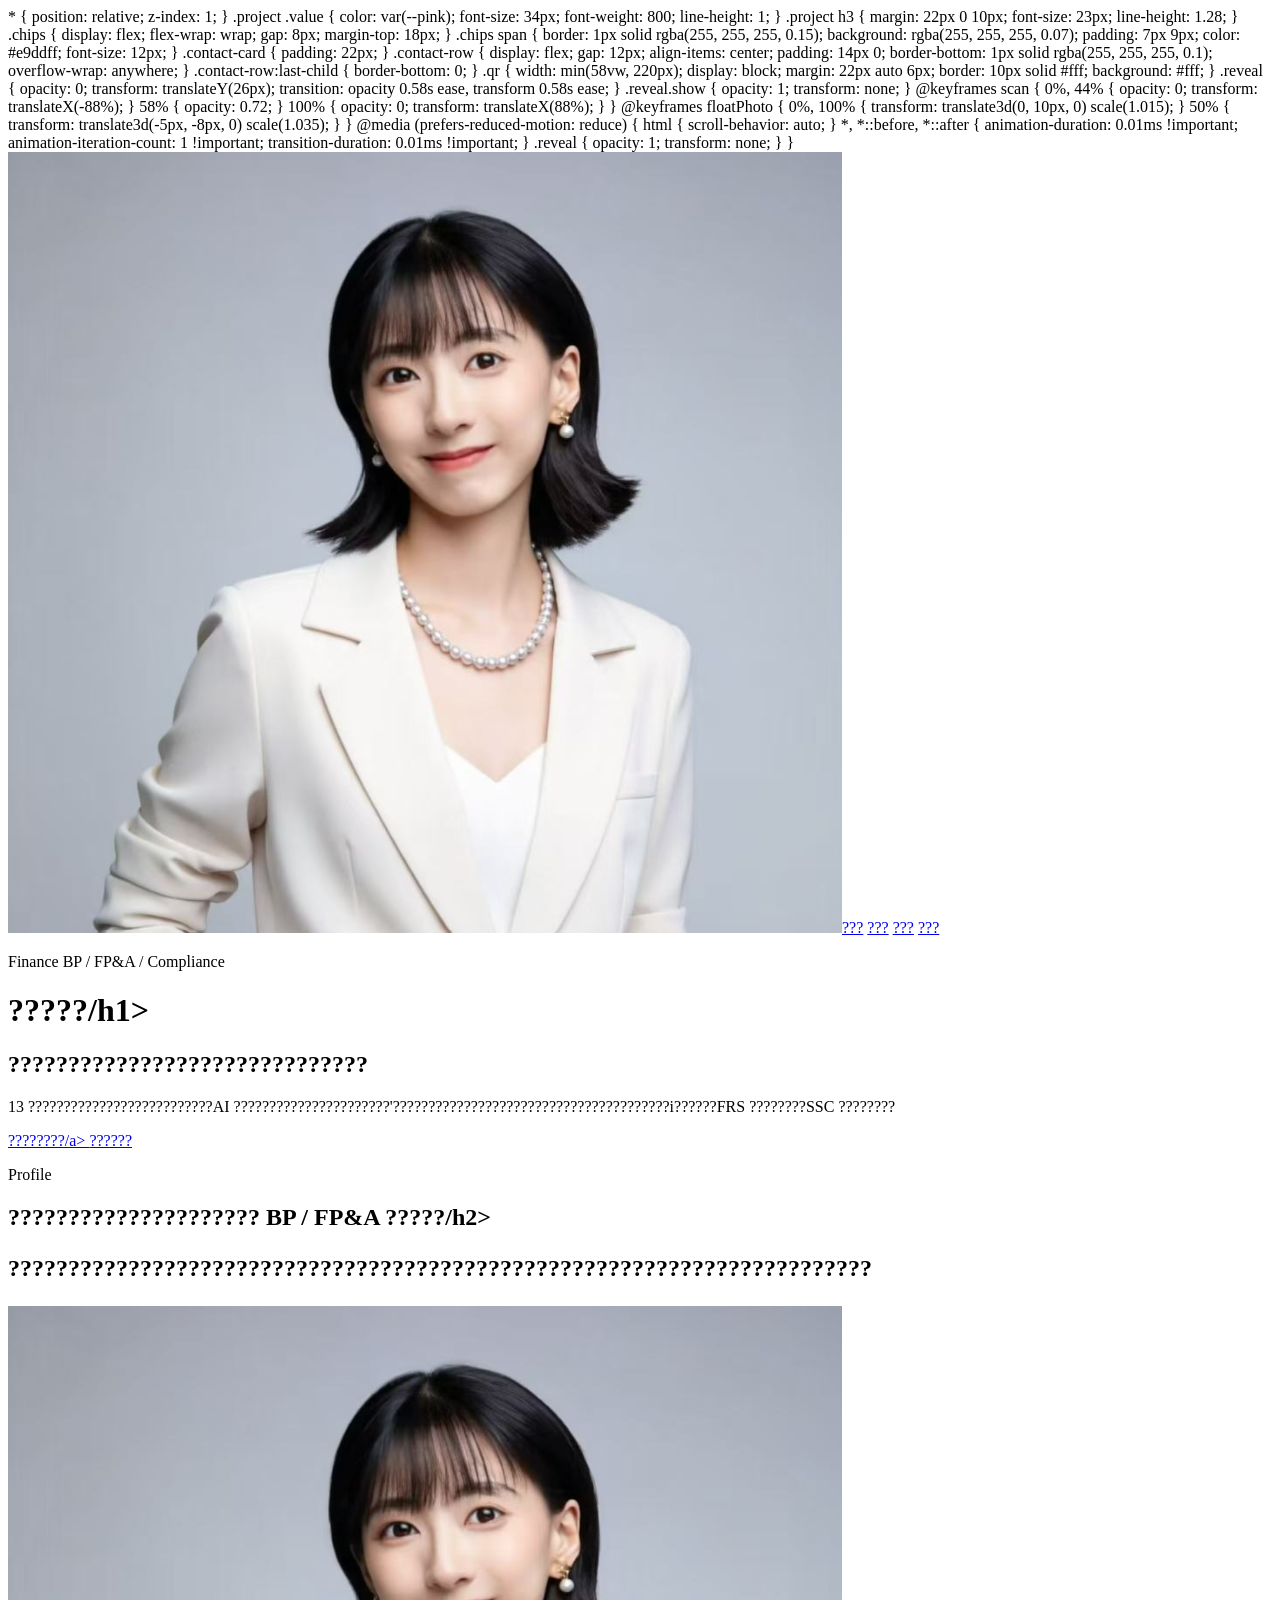
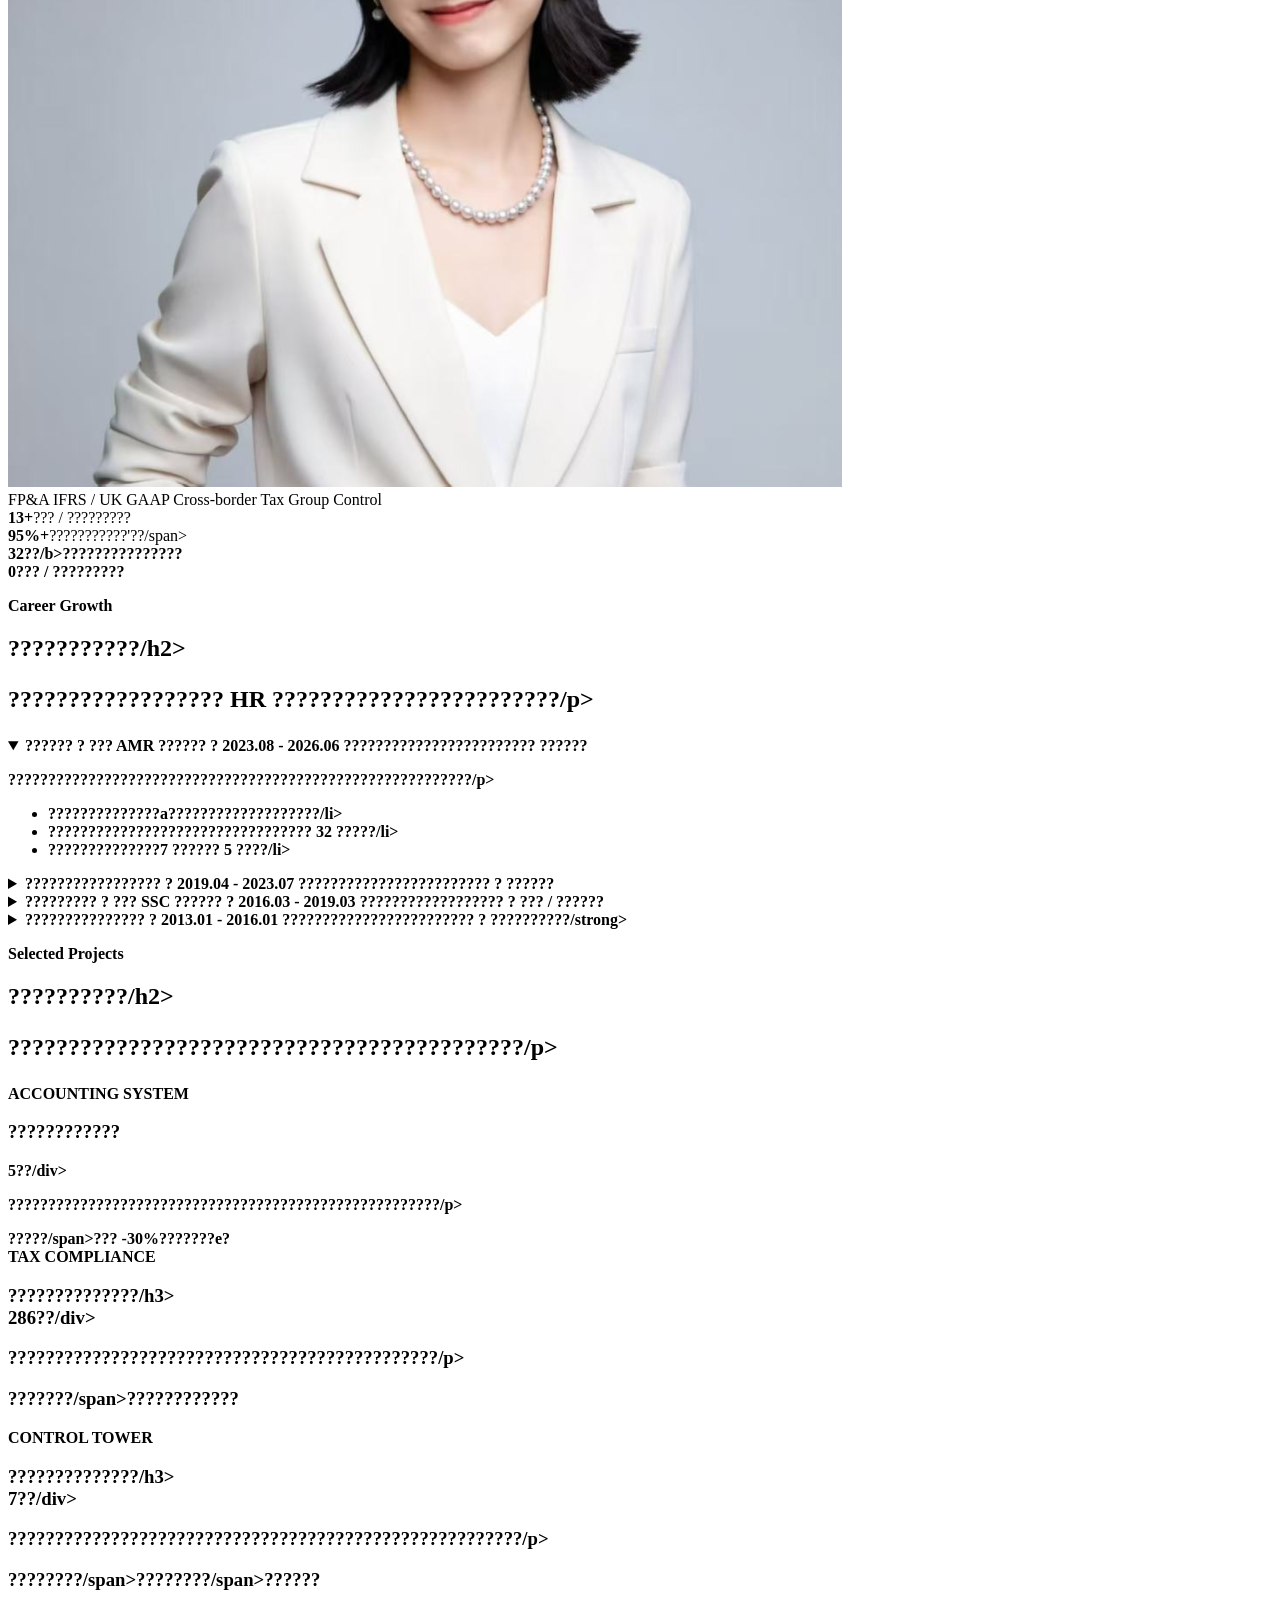
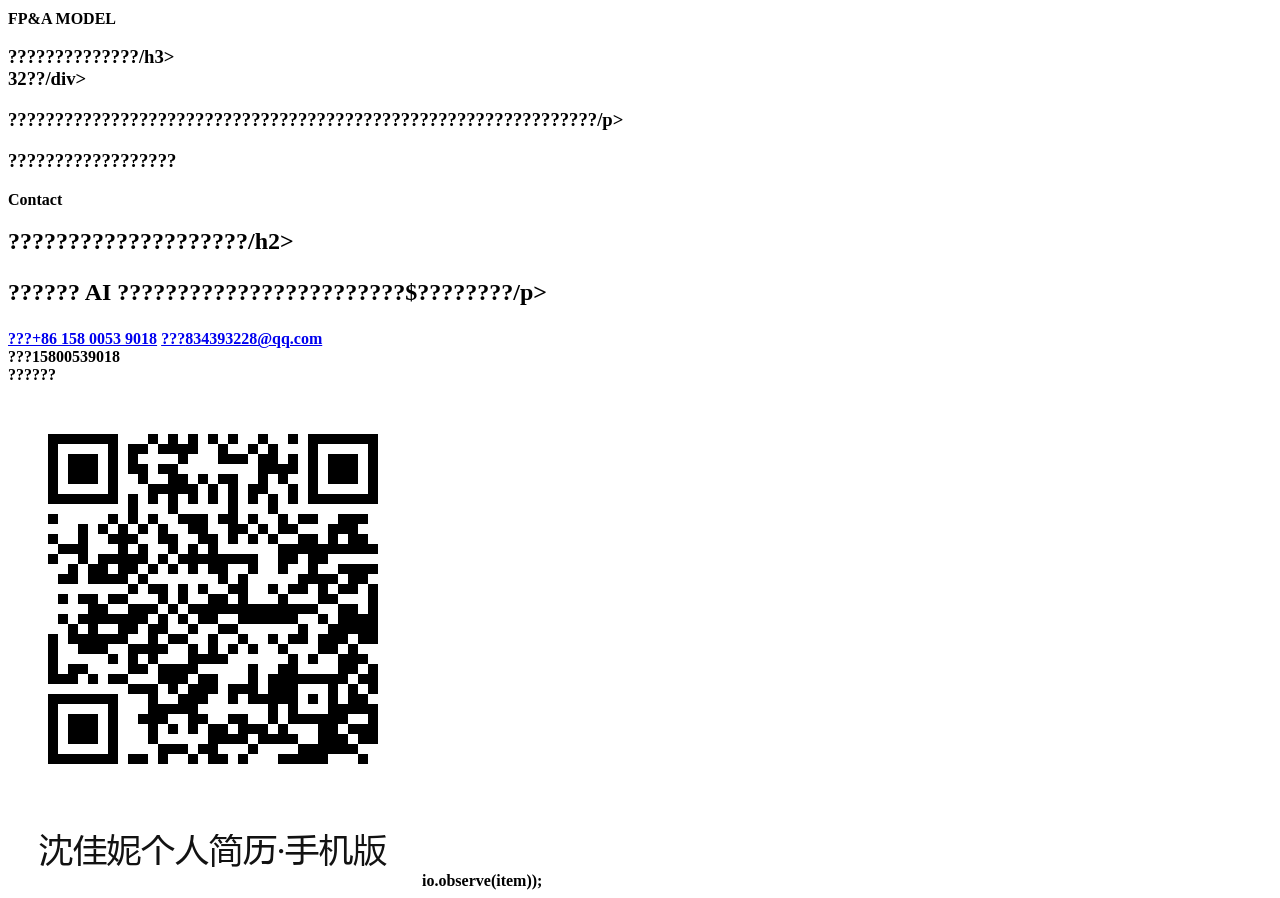
==== mobile.html @ 8e0a285a "Deploy mobile resume page" ====
<!doctype html>
<html lang="zh-CN">
  <head>
    <meta charset="UTF-8" />
    <meta name="viewport" content="width=device-width, initial-scale=1, viewport-fit=cover" />
    <meta
      name="description"
      content="????????????????- ???BP / FP&A / ????$? / ????????????????
    />
    <title>????????????????/title>
    <style>
      :root {
        color-scheme: dark;
        --bg: #070912;
        --ink: #f8f4ff;
        --muted: #bdb4cc;
        --line: rgba(255, 255, 255, 0.16);
        --violet: #c4b5fd;
        --pink: #f4b8ff;
        --blue: #9db5ff;
        --glass: rgba(16, 12, 28, 0.72);
        --safe-top: env(safe-area-inset-top, 0px);
        font-family:
          "Aptos", "Segoe UI", "PingFang SC", "Hiragino Sans GB", "Microsoft YaHei UI",
          sans-serif;
        background: var(--bg);
      }

      * {
        box-sizing: border-box;
      }

      html {
        scroll-behavior: smooth;
      }

      body {
        min-width: 320px;
        margin: 0;
        color: var(--ink);
        background:
          linear-gradient(180deg, rgba(7, 9, 18, 0.28), #070912 76vh),
          url("./hero-finance-poster.jpg") center top / auto 92vh no-repeat,
          #070912;
        font-size: 16px;
        line-height: 1.72;
        -webkit-font-smoothing: antialiased;
        overflow-x: hidden;
      }

      a {
        color: inherit;
        text-decoration: none;
      }

      .shell {
        width: min(100% - 32px, 520px);
        margin: 0 auto;
      }

      .topbar {
        position: sticky;
        top: 0;
        z-index: 10;
        padding: calc(10px + var(--safe-top)) 0 10px;
        background: linear-gradient(180deg, rgba(7, 9, 18, 0.95), rgba(7, 9, 18, 0.74));
        backdrop-filter: blur(18px);
        border-bottom: 1px solid rgba(255, 255, 255, 0.08);
      }

      .topbar .shell {
        display: flex;
        gap: 10px;
        align-items: center;
        overflow-x: auto;
        scrollbar-width: none;
      }

      .topbar .shell::-webkit-scrollbar {
        display: none;
      }

      .avatar {
        width: 38px;
        height: 38px;
        flex: 0 0 38px;
        border-radius: 50%;
        padding: 2px;
        border: 1px solid rgba(244, 184, 255, 0.58);
        background: linear-gradient(135deg, rgba(244, 184, 255, 0.34), rgba(157, 181, 255, 0.2));
        box-shadow: 0 0 24px rgba(244, 184, 255, 0.24);
      }

      .avatar img {
        display: block;
        width: 100%;
        height: 100%;
        object-fit: cover;
        border-radius: 50%;
      }

      .nav-pill {
        flex: 0 0 auto;
        padding: 8px 12px;
        color: #e9ddff;
        border: 1px solid rgba(255, 255, 255, 0.14);
        background: rgba(255, 255, 255, 0.07);
        font-size: 13px;
      }

      .hero {
        position: relative;
        min-height: calc(100svh - 54px);
        display: grid;
        align-content: end;
        padding: 20vh 0 34px;
      }

      .hero::before {
        content: "";
        position: absolute;
        inset: 10vh -18px auto auto;
        width: 62vw;
        height: 62vw;
        max-width: 360px;
        max-height: 360px;
        border: 1px solid rgba(244, 184, 255, 0.2);
        transform: rotate(16deg);
        background:
          repeating-linear-gradient(90deg, rgba(255, 255, 255, 0.09) 0 1px, transparent 1px 22px),
          linear-gradient(135deg, rgba(244, 184, 255, 0.12), rgba(157, 181, 255, 0.04));
        pointer-events: none;
        z-index: 0;
      }

      .hero::after {
        content: "";
        position: absolute;
        inset: 34vh 0 0;
        z-index: 0;
        background: linear-gradient(180deg, transparent, rgba(7, 9, 18, 0.78) 34%, #070912 100%);
        pointer-events: none;
      }

      .hero .shell {
        position: relative;
        z-index: 1;
      }

      .hero .reveal {
        opacity: 1;
        transform: none;
      }

      .eyebrow {
        margin: 0 0 12px;
        color: var(--violet);
        font-size: 12px;
        font-weight: 700;
        text-transform: uppercase;
      }

      h1,
      h2,
      h3,
      p {
        margin-top: 0;
      }

      h1 {
        width: fit-content;
        margin-bottom: 12px;
        color: transparent;
        background: linear-gradient(92deg, #fff, #e8d7ff 36%, #9db5ff 72%, #f4b8ff);
        -webkit-background-clip: text;
        background-clip: text;
        text-shadow: 0 0 36px rgba(244, 184, 255, 0.34);
        font-size: clamp(56px, 18vw, 86px);
        line-height: 0.96;
        font-weight: 780;
      }

      .hero h2 {
        max-width: 10em;
        margin-bottom: 16px;
        font-size: clamp(24px, 7vw, 36px);
        line-height: 1.18;
        font-weight: 650;
      }

      .lead {
        max-width: 36em;
        margin-bottom: 24px;
        color: #ded6ee;
        font-size: 15px;
      }

      .actions {
        display: grid;
        grid-template-columns: 1fr 1fr;
        gap: 10px;
      }

      .btn {
        display: inline-flex;
        min-height: 46px;
        align-items: center;
        justify-content: center;
        border: 1px solid rgba(255, 255, 255, 0.18);
        background: rgba(255, 255, 255, 0.08);
        color: #f8f4ff;
        font-size: 14px;
        font-weight: 700;
      }

      .btn.primary {
        color: #100719;
        border-color: rgba(196, 181, 253, 0.7);
        background: linear-gradient(135deg, #d8b4fe, #9db5ff);
      }

      section {
        padding: 58px 0;
        border-top: 1px solid rgba(255, 255, 255, 0.09);
      }

      .section-title {
        margin-bottom: 22px;
      }

      .section-title h2 {
        margin-bottom: 10px;
        font-size: clamp(28px, 8vw, 40px);
        line-height: 1.12;
      }

      .section-title p,
      .summary {
        color: var(--muted);
      }

      .portrait {
        position: relative;
        min-height: 480px;
        overflow: hidden;
        border: 1px solid rgba(244, 184, 255, 0.22);
        background:
          linear-gradient(90deg, rgba(5, 8, 18, 0.78), rgba(5, 8, 18, 0.16) 58%),
          repeating-linear-gradient(90deg, rgba(255, 255, 255, 0.08) 0 1px, transparent 1px 44px),
          rgba(255, 255, 255, 0.06);
      }

      .portrait::after {
        content: "";
        position: absolute;
        inset: 0;
        background: linear-gradient(115deg, transparent 30%, rgba(244, 184, 255, 0.2) 48%, transparent 64%);
        animation: scan 4.8s ease-in-out infinite;
        pointer-events: none;
      }

      .portrait img {
        position: absolute;
        inset: auto 0 0 auto;
        width: 100%;
        height: 100%;
        object-fit: cover;
        object-position: center 18%;
        opacity: 0.96;
        animation: floatPhoto 7s ease-in-out infinite;
      }

      .portrait-tags {
        position: absolute;
        left: 18px;
        bottom: 18px;
        display: grid;
        gap: 8px;
        z-index: 1;
      }

      .portrait-tags span,
      .tag {
        width: fit-content;
        border: 1px solid rgba(244, 184, 255, 0.34);
        background: rgba(9, 8, 20, 0.72);
        backdrop-filter: blur(10px);
        color: #f5efff;
        padding: 7px 10px;
        font-size: 12px;
        font-weight: 700;
      }

      .metrics {
        display: grid;
        grid-template-columns: repeat(2, minmax(0, 1fr));
        gap: 10px;
        margin-top: 16px;
      }

      .metric,
      .project,
      details,
      .contact-card {
        border: 1px solid rgba(244, 184, 255, 0.2);
        background: var(--glass);
        box-shadow: inset 0 1px rgba(255, 255, 255, 0.07), 0 18px 58px rgba(0, 0, 0, 0.22);
      }

      .metric {
        min-height: 118px;
        padding: 18px;
        display: grid;
        align-content: end;
      }

      .metric b {
        color: var(--pink);
        font-size: 34px;
        line-height: 1;
      }

      .metric span {
        margin-top: 10px;
        color: #d8d0e5;
        font-size: 13px;
        line-height: 1.45;
      }

      details {
        margin-bottom: 12px;
        padding: 0 18px;
      }

      summary {
        min-height: 78px;
        display: grid;
        align-content: center;
        cursor: pointer;
        list-style: none;
      }

      summary::-webkit-details-marker {
        display: none;
      }

      summary span {
        color: var(--violet);
        font-size: 12px;
      }

      summary strong {
        display: block;
        margin-top: 4px;
        font-size: 18px;
      }

      details p {
        color: var(--muted);
      }

      ul {
        margin: 0;
        padding: 0 0 18px 18px;
        color: #e6deef;
      }

      li {
        margin: 8px 0;
      }

      .project {
        position: relative;
        min-height: 250px;
        margin-bottom: 14px;
        padding: 22px;
        overflow: hidden;
      }

      .project::before {
        content: "";
        position: absolute;
        inset: 0;
        opacity: 0.28;
        background: var(--project-image) center / cover no-repeat;
        transform: scale(1.04);
      }

      .project > * {
        position: relative;
        z-index: 1;
      }

      .project .value {
        color: var(--pink);
        font-size: 34px;
        font-weight: 800;
        line-height: 1;
      }

      .project h3 {
        margin: 22px 0 10px;
        font-size: 23px;
        line-height: 1.28;
      }

      .chips {
        display: flex;
        flex-wrap: wrap;
        gap: 8px;
        margin-top: 18px;
      }

      .chips span {
        border: 1px solid rgba(255, 255, 255, 0.15);
        background: rgba(255, 255, 255, 0.07);
        padding: 7px 9px;
        color: #e9ddff;
        font-size: 12px;
      }

      .contact-card {
        padding: 22px;
      }

      .contact-row {
        display: flex;
        gap: 12px;
        align-items: center;
        padding: 14px 0;
        border-bottom: 1px solid rgba(255, 255, 255, 0.1);
        overflow-wrap: anywhere;
      }

      .contact-row:last-child {
        border-bottom: 0;
      }

      .qr {
        width: min(58vw, 220px);
        display: block;
        margin: 22px auto 6px;
        border: 10px solid #fff;
        background: #fff;
      }

      .reveal {
        opacity: 0;
        transform: translateY(26px);
        transition: opacity 0.58s ease, transform 0.58s ease;
      }

      .reveal.show {
        opacity: 1;
        transform: none;
      }

      @keyframes scan {
        0%,
        44% {
          opacity: 0;
          transform: translateX(-88%);
        }
        58% {
          opacity: 0.72;
        }
        100% {
          opacity: 0;
          transform: translateX(88%);
        }
      }

      @keyframes floatPhoto {
        0%,
        100% {
          transform: translate3d(0, 10px, 0) scale(1.015);
        }
        50% {
          transform: translate3d(-5px, -8px, 0) scale(1.035);
        }
      }

      @media (prefers-reduced-motion: reduce) {
        html {
          scroll-behavior: auto;
        }

        *,
        *::before,
        *::after {
          animation-duration: 0.01ms !important;
          animation-iteration-count: 1 !important;
          transition-duration: 0.01ms !important;
        }

        .reveal {
          opacity: 1;
          transform: none;
        }
      }
    </style>
  </head>
  <body>
    <nav class="topbar" aria-label="???????????>
      <div class="shell">
        <a class="avatar" href="#top" aria-label="??????">
          <img src="./avatar-shenjiani.jpg" alt="???????? />
        </a>
        <a class="nav-pill" href="#profile">???</a>
        <a class="nav-pill" href="#career">???</a>
        <a class="nav-pill" href="#projects">???</a>
        <a class="nav-pill" href="#contact">???</a>
      </div>
    </nav>

    <main id="top">
      <header class="hero">
        <div class="shell reveal">
          <p class="eyebrow">Finance BP / FP&A / Compliance</p>
          <h1>?????/h1>
          <h2>??????????????????????????????</h2>
          <p class="lead">
            13 ??????????????????????????AI ??????????????????????'???????????????????????????????????????i??????FRS ????????SSC ????????          </p>
          <div class="actions">
            <a class="btn primary" href="#projects">????????/a>
            <a class="btn" href="tel:+8615800539018">??????</a>
          </div>
        </div>
      </header>

      <section id="profile">
        <div class="shell">
          <div class="section-title reveal">
            <p class="eyebrow">Profile</p>
            <h2>????????????????????? BP / FP&A ?????/h2>
            <p>
              ????????????????????????????????????????????????????????????????????????            </p>
          </div>
          <div class="portrait reveal">
            <img src="./profile-portrait.jpg" alt="??????????$?" />
            <div class="portrait-tags">
              <span>FP&A</span>
              <span>IFRS / UK GAAP</span>
              <span>Cross-border Tax</span>
              <span>Group Control</span>
            </div>
          </div>
          <div class="metrics reveal" aria-label="??????">
            <div class="metric"><b>13+</b><span>??? / ?????????</span></div>
            <div class="metric"><b>95%+</b><span>???????????'??/span></div>
            <div class="metric"><b>32??/b><span>???????????????</span></div>
            <div class="metric"><b>0</b><span>??? / ?????????</span></div>
          </div>
        </div>
      </section>

      <section id="career">
        <div class="shell">
          <div class="section-title reveal">
            <p class="eyebrow">Career Growth</p>
            <h2>???????????/h2>
            <p>?????????????????? HR ????????????????????????/p>
          </div>

          <details class="reveal" open>
            <summary>
              <span>?????? ? ??? AMR ?????? ? 2023.08 - 2026.06</span>
              <strong>???????????????????????? ??????</strong>
            </summary>
            <p>??????????????????????????????????????????????????????????/p>
            <ul>
              <li>??????????????a???????????????????/li>
              <li>????????????????????????????????? 32 ?????/li>
              <li>??????????????7 ?????? 5 ????/li>
            </ul>
          </details>

          <details class="reveal">
            <summary>
              <span>????????????????? ? 2019.04 - 2023.07</span>
              <strong>???????????????????????? ? ??????</strong>
            </summary>
            <p>???????????????????????????????????????????????????????????????/p>
            <ul>
              <li>?????????????????????????????????????????/li>
              <li>?????????????????????????????7%??/li>
              <li>?????????e???????????????/li>
            </ul>
          </details>

          <details class="reveal">
            <summary>
              <span>????????? ? ??? SSC ?????? ? 2016.03 - 2019.03</span>
              <strong>?????????????????? ? ??? / ??????</strong>
            </summary>
            <p>?????? SSC ?????????????????????AP ???????????????????????/p>
            <ul>
              <li>??? SAP ??????????????????????/li>
              <li>??????????????????????/li>
              <li>?????????????????15%??/li>
            </ul>
          </details>

          <details class="reveal">
            <summary>
              <span>??????????????? ? 2013.01 - 2016.01</span>
              <strong>???????????????????????? ? ??????????/strong>
            </summary>
            <p>??????????????????????????????????????????/p>
            <ul>
              <li>?????????????????????????/li>
              <li>??????????? 100%??/li>
              <li>??? 3 ????????????????????/li>
            </ul>
          </details>
        </div>
      </section>

      <section id="projects">
        <div class="shell">
          <div class="section-title reveal">
            <p class="eyebrow">Selected Projects</p>
            <h2>??????????/h2>
            <p>???????????????????????????????????????????/p>
          </div>

          <article class="project reveal" style="--project-image: url('./visuals/project-ledger.webp')">
            <span class="tag">ACCOUNTING SYSTEM</span>
            <h3>????????????</h3>
            <div class="value">5??/div>
            <p class="summary">??????????????????????????????????????????????????????/p>
            <div class="chips"><span>?????/span><span>??? -30%</span><span>???????e?</span></div>
          </article>

          <article class="project reveal" style="--project-image: url('./visuals/project-tax.webp')">
            <span class="tag">TAX COMPLIANCE</span>
            <h3>??????????????/h3>
            <div class="value">286??/div>
            <p class="summary">??????????????????????????????????????????????/p>
            <div class="chips"><span>???????/span><span>??????</span><span>??????</span></div>
          </article>

          <article class="project reveal" style="--project-image: url('./visuals/project-control.webp')">
            <span class="tag">CONTROL TOWER</span>
            <h3>??????????????/h3>
            <div class="value">7??/div>
            <p class="summary">???????????????????????????????????????????????????????/p>
            <div class="chips"><span>????????/span><span>????????/span><span>??????</span></div>
          </article>

          <article class="project reveal" style="--project-image: url('./visuals/project-margin.webp')">
            <span class="tag">FP&A MODEL</span>
            <h3>??????????????/h3>
            <div class="value">32??/div>
            <p class="summary">???????????????????????????????????????????????????????????????/p>
            <div class="chips"><span>??????</span><span>??????</span><span>??????</span></div>
          </article>
        </div>
      </section>

      <section id="contact">
        <div class="shell">
          <div class="section-title reveal">
            <p class="eyebrow">Contact</p>
            <h2>????????????????????/h2>
            <p>?????? AI ????????????????????????$????????/p>
          </div>
          <div class="contact-card reveal">
            <a class="contact-row" href="tel:+8615800539018"><strong>???</strong><span>+86 158 0053 9018</span></a>
            <a class="contact-row" href="mailto:834393228@qq.com"><strong>???</strong><span>834393228@qq.com</span></a>
            <div class="contact-row"><strong>???</strong><span>15800539018</span></div>
            <div class="contact-row"><strong>???</strong><span>???</span></div>
            <img class="qr" src="./shenjiani-resume-mobile-qr.png" alt="???????????????????? />
          </div>
        </div>
      </section>
    </main>

    <script>
      const io = new IntersectionObserver(
        (items) => items.forEach((item) => item.isIntersecting && item.target.classList.add("show")),
        { threshold: 0.12, rootMargin: "0px 0px -8% 0px" },
      );
      document.querySelectorAll(".reveal").forEach((item) => io.observe(item));
    </script>
  </body>
</html>
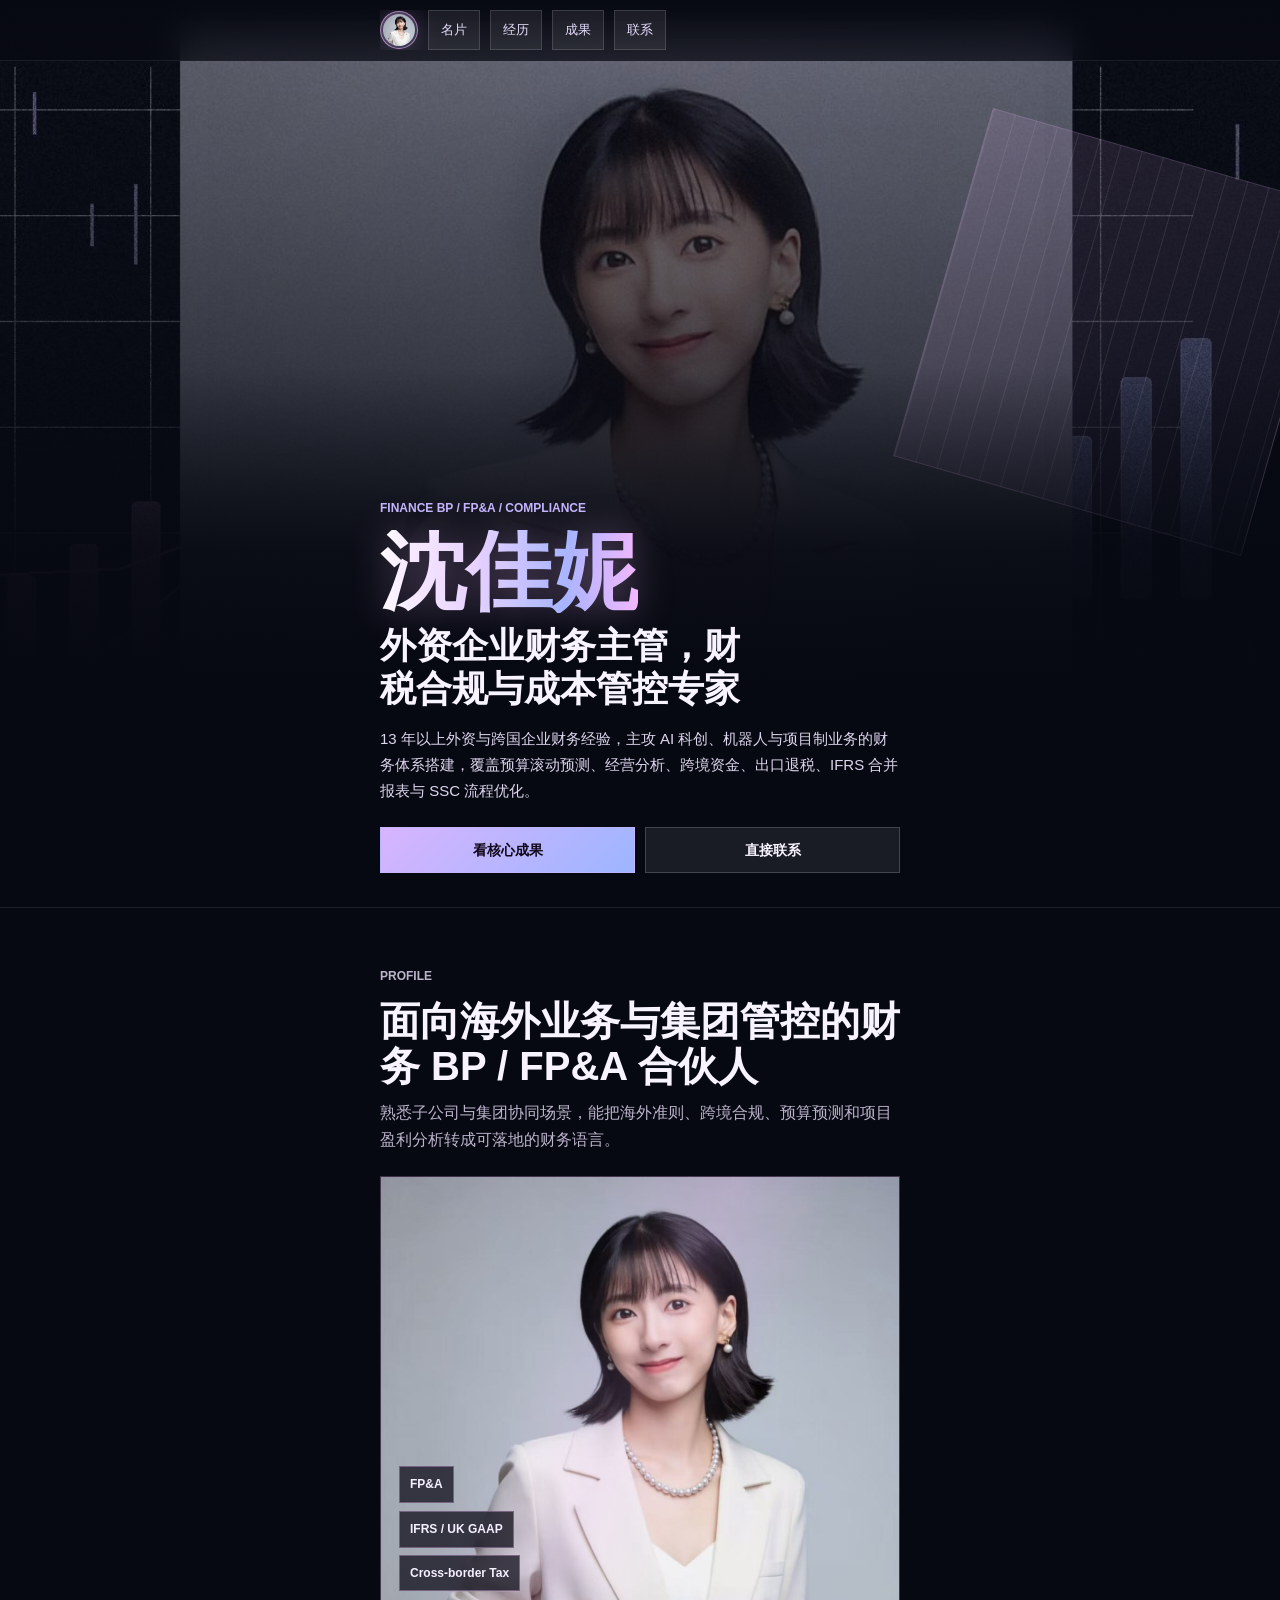
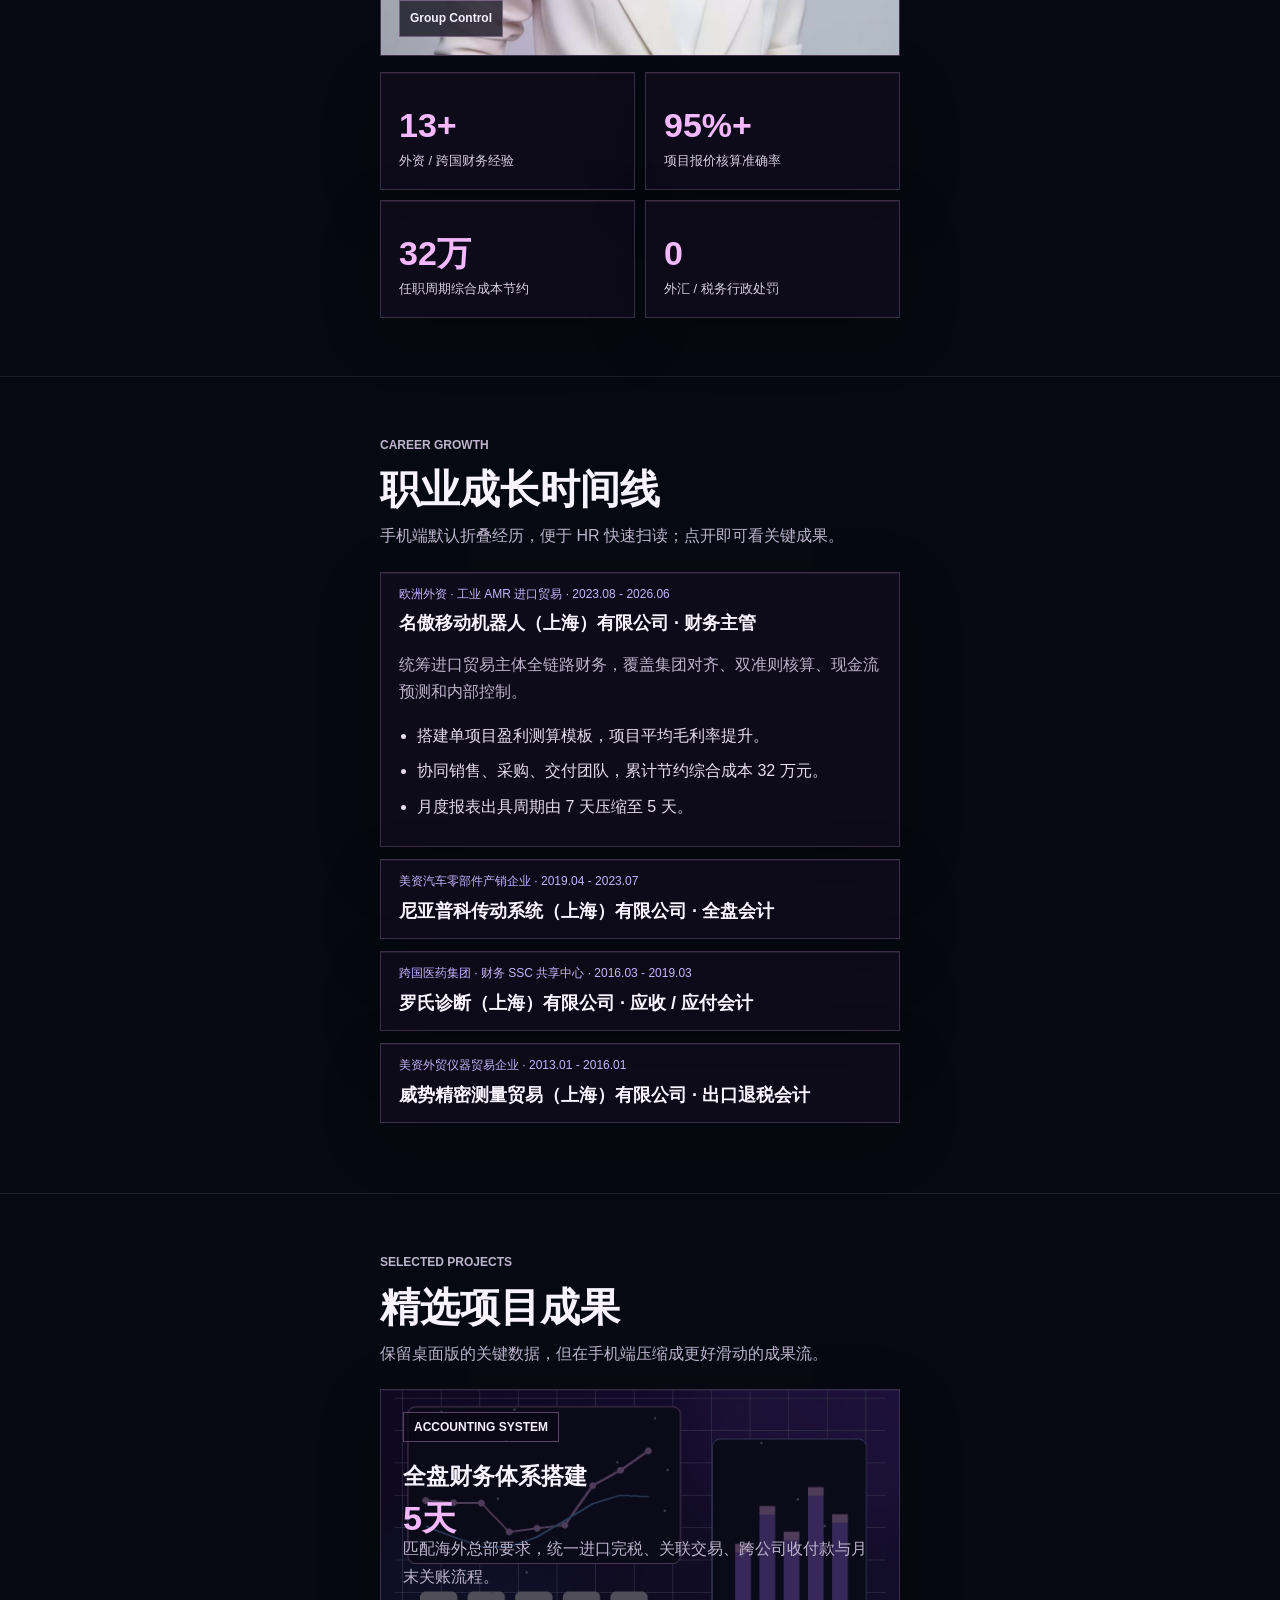
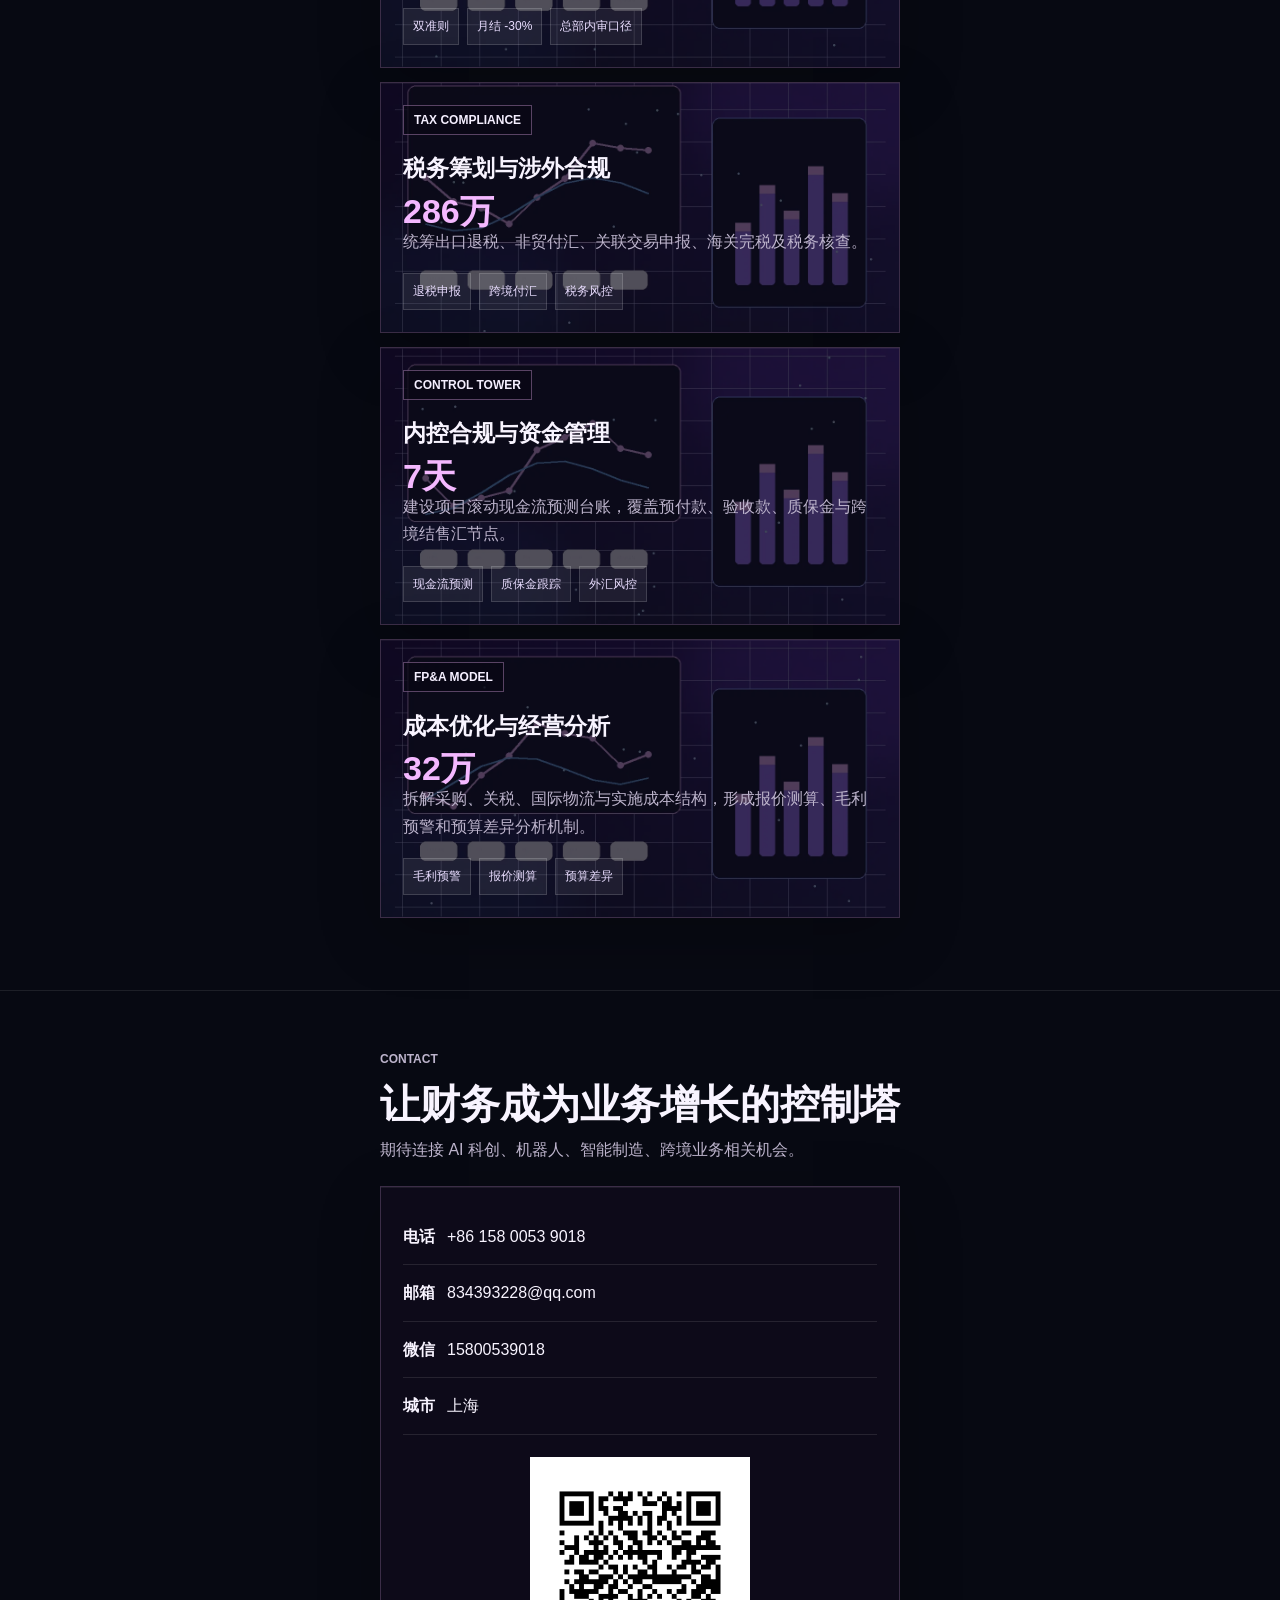
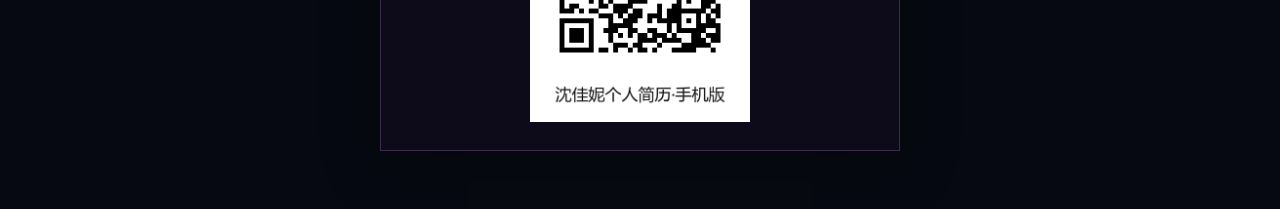
==== commit af8b72af: "Deploy mobile resume page" ====
--- a/mobile.html
+++ b/mobile.html
@@ -5,9 +5,9 @@
     <meta name="viewport" content="width=device-width, initial-scale=1, viewport-fit=cover" />
     <meta
       name="description"
-      content="????????????????- ???BP / FP&A / ????$? / ????????????????
+      content="沈佳妮手机端动态简历 - 财务BP / FP&A / 财务管理 / 财税合规与成本管控。"
     />
-    <title>????????????????/title>
+    <title>沈佳妮手机端动态简历</title>
     <style>
       :root {
         color-scheme: dark;
@@ -501,15 +501,15 @@
     </style>
   </head>
   <body>
-    <nav class="topbar" aria-label="???????????>
+    <nav class="topbar" aria-label="手机端简历导航">
       <div class="shell">
-        <a class="avatar" href="#top" aria-label="??????">
-          <img src="./avatar-shenjiani.jpg" alt="???????? />
+        <a class="avatar" href="#top" aria-label="返回顶部">
+          <img src="./avatar-shenjiani.jpg" alt="沈佳妮头像" />
         </a>
-        <a class="nav-pill" href="#profile">???</a>
-        <a class="nav-pill" href="#career">???</a>
-        <a class="nav-pill" href="#projects">???</a>
-        <a class="nav-pill" href="#contact">???</a>
+        <a class="nav-pill" href="#profile">名片</a>
+        <a class="nav-pill" href="#career">经历</a>
+        <a class="nav-pill" href="#projects">成果</a>
+        <a class="nav-pill" href="#contact">联系</a>
       </div>
     </nav>
 
@@ -517,13 +517,14 @@
       <header class="hero">
         <div class="shell reveal">
           <p class="eyebrow">Finance BP / FP&A / Compliance</p>
-          <h1>?????/h1>
-          <h2>??????????????????????????????</h2>
+          <h1>沈佳妮</h1>
+          <h2>外资企业财务主管，财税合规与成本管控专家</h2>
           <p class="lead">
-            13 ??????????????????????????AI ??????????????????????'???????????????????????????????????????i??????FRS ????????SSC ????????          </p>
+            13 年以上外资与跨国企业财务经验，主攻 AI 科创、机器人与项目制业务的财务体系搭建，覆盖预算滚动预测、经营分析、跨境资金、出口退税、IFRS 合并报表与 SSC 流程优化。
+          </p>
           <div class="actions">
-            <a class="btn primary" href="#projects">????????/a>
-            <a class="btn" href="tel:+8615800539018">??????</a>
+            <a class="btn primary" href="#projects">看核心成果</a>
+            <a class="btn" href="tel:+8615800539018">直接联系</a>
           </div>
         </div>
       </header>
@@ -532,12 +533,13 @@
         <div class="shell">
           <div class="section-title reveal">
             <p class="eyebrow">Profile</p>
-            <h2>????????????????????? BP / FP&A ?????/h2>
+            <h2>面向海外业务与集团管控的财务 BP / FP&A 合伙人</h2>
             <p>
-              ????????????????????????????????????????????????????????????????????????            </p>
+              熟悉子公司与集团协同场景，能把海外准则、跨境合规、预算预测和项目盈利分析转成可落地的财务语言。
+            </p>
           </div>
           <div class="portrait reveal">
-            <img src="./profile-portrait.jpg" alt="??????????$?" />
+            <img src="./profile-portrait.jpg" alt="沈佳妮职业形象照" />
             <div class="portrait-tags">
               <span>FP&A</span>
               <span>IFRS / UK GAAP</span>
@@ -545,11 +547,11 @@
               <span>Group Control</span>
             </div>
           </div>
-          <div class="metrics reveal" aria-label="??????">
-            <div class="metric"><b>13+</b><span>??? / ?????????</span></div>
-            <div class="metric"><b>95%+</b><span>???????????'??/span></div>
-            <div class="metric"><b>32??/b><span>???????????????</span></div>
-            <div class="metric"><b>0</b><span>??? / ?????????</span></div>
+          <div class="metrics reveal" aria-label="核心数据">
+            <div class="metric"><b>13+</b><span>外资 / 跨国财务经验</span></div>
+            <div class="metric"><b>95%+</b><span>项目报价核算准确率</span></div>
+            <div class="metric"><b>32万</b><span>任职周期综合成本节约</span></div>
+            <div class="metric"><b>0</b><span>外汇 / 税务行政处罚</span></div>
           </div>
         </div>
       </section>
@@ -558,59 +560,59 @@
         <div class="shell">
           <div class="section-title reveal">
             <p class="eyebrow">Career Growth</p>
-            <h2>???????????/h2>
-            <p>?????????????????? HR ????????????????????????/p>
+            <h2>职业成长时间线</h2>
+            <p>手机端默认折叠经历，便于 HR 快速扫读；点开即可看关键成果。</p>
           </div>
 
           <details class="reveal" open>
             <summary>
-              <span>?????? ? ??? AMR ?????? ? 2023.08 - 2026.06</span>
-              <strong>???????????????????????? ??????</strong>
+              <span>欧洲外资 · 工业 AMR 进口贸易 · 2023.08 - 2026.06</span>
+              <strong>名傲移动机器人（上海）有限公司 · 财务主管</strong>
             </summary>
-            <p>??????????????????????????????????????????????????????????/p>
+            <p>统筹进口贸易主体全链路财务，覆盖集团对齐、双准则核算、现金流预测和内部控制。</p>
             <ul>
-              <li>??????????????a???????????????????/li>
-              <li>????????????????????????????????? 32 ?????/li>
-              <li>??????????????7 ?????? 5 ????/li>
+              <li>搭建单项目盈利测算模板，项目平均毛利率提升。</li>
+              <li>协同销售、采购、交付团队，累计节约综合成本 32 万元。</li>
+              <li>月度报表出具周期由 7 天压缩至 5 天。</li>
             </ul>
           </details>
 
           <details class="reveal">
             <summary>
-              <span>????????????????? ? 2019.04 - 2023.07</span>
-              <strong>???????????????????????? ? ??????</strong>
+              <span>美资汽车零部件产销企业 · 2019.04 - 2023.07</span>
+              <strong>尼亚普科传动系统（上海）有限公司 · 全盘会计</strong>
             </summary>
-            <p>???????????????????????????????????????????????????????????????/p>
+            <p>独立负责全盘财务、跨境财税、预算与成本模块，支撑研发、生产、销售全链路财务需求。</p>
             <ul>
-              <li>?????????????????????????????????????????/li>
-              <li>?????????????????????????????7%??/li>
-              <li>?????????e???????????????/li>
+              <li>参与产品成本核算框架搭建，支持新品成本测算与定价评审。</li>
+              <li>落地供应链优化方案，常规运营成本优化约 7%。</li>
+              <li>按美国总部口径编制月度合并报表。</li>
             </ul>
           </details>
 
           <details class="reveal">
             <summary>
-              <span>????????? ? ??? SSC ?????? ? 2016.03 - 2019.03</span>
-              <strong>?????????????????? ? ??? / ??????</strong>
+              <span>跨国医药集团 · 财务 SSC 共享中心 · 2016.03 - 2019.03</span>
+              <strong>罗氏诊断（上海）有限公司 · 应收 / 应付会计</strong>
             </summary>
-            <p>?????? SSC ?????????????????????AP ???????????????????????/p>
+            <p>参与财务 SSC 标准化、客户信用体系搭建、SAP 系统集成迭代和子公司流程对齐。</p>
             <ul>
-              <li>??? SAP ??????????????????????/li>
-              <li>??????????????????????/li>
-              <li>?????????????????15%??/li>
+              <li>梳理 SAP 应收应付审批、发票核算流程。</li>
+              <li>统一多家境内子公司账务口径。</li>
+              <li>单据整体处理效率提升约 15%。</li>
             </ul>
           </details>
 
           <details class="reveal">
             <summary>
-              <span>??????????????? ? 2013.01 - 2016.01</span>
-              <strong>???????????????????????? ? ??????????/strong>
+              <span>美资外贸仪器贸易企业 · 2013.01 - 2016.01</span>
+              <strong>威势精密测量贸易（上海）有限公司 · 出口退税会计</strong>
             </summary>
-            <p>??????????????????????????????????????????/p>
+            <p>负责外销报关、退税备案、月度退税申报及外销财务处理。</p>
             <ul>
-              <li>?????????????????????????/li>
-              <li>??????????? 100%??/li>
-              <li>??? 3 ????????????????????/li>
+              <li>搭建外贸企业出口退税全流程台账。</li>
+              <li>退税申报合规率 100%。</li>
+              <li>连续 3 年汇算清缴无重大税务调整。</li>
             </ul>
           </details>
         </div>
@@ -620,40 +622,40 @@
         <div class="shell">
           <div class="section-title reveal">
             <p class="eyebrow">Selected Projects</p>
-            <h2>??????????/h2>
-            <p>???????????????????????????????????????????/p>
+            <h2>精选项目成果</h2>
+            <p>保留桌面版的关键数据，但在手机端压缩成更好滑动的成果流。</p>
           </div>
 
           <article class="project reveal" style="--project-image: url('./visuals/project-ledger.webp')">
             <span class="tag">ACCOUNTING SYSTEM</span>
-            <h3>????????????</h3>
-            <div class="value">5??/div>
-            <p class="summary">??????????????????????????????????????????????????????/p>
-            <div class="chips"><span>?????/span><span>??? -30%</span><span>???????e?</span></div>
+            <h3>全盘财务体系搭建</h3>
+            <div class="value">5天</div>
+            <p class="summary">匹配海外总部要求，统一进口完税、关联交易、跨公司收付款与月末关账流程。</p>
+            <div class="chips"><span>双准则</span><span>月结 -30%</span><span>总部内审口径</span></div>
           </article>
 
           <article class="project reveal" style="--project-image: url('./visuals/project-tax.webp')">
             <span class="tag">TAX COMPLIANCE</span>
-            <h3>??????????????/h3>
-            <div class="value">286??/div>
-            <p class="summary">??????????????????????????????????????????????/p>
-            <div class="chips"><span>???????/span><span>??????</span><span>??????</span></div>
+            <h3>税务筹划与涉外合规</h3>
+            <div class="value">286万</div>
+            <p class="summary">统筹出口退税、非贸付汇、关联交易申报、海关完税及税务核查。</p>
+            <div class="chips"><span>退税申报</span><span>跨境付汇</span><span>税务风控</span></div>
           </article>
 
           <article class="project reveal" style="--project-image: url('./visuals/project-control.webp')">
             <span class="tag">CONTROL TOWER</span>
-            <h3>??????????????/h3>
-            <div class="value">7??/div>
-            <p class="summary">???????????????????????????????????????????????????????/p>
-            <div class="chips"><span>????????/span><span>????????/span><span>??????</span></div>
+            <h3>内控合规与资金管理</h3>
+            <div class="value">7天</div>
+            <p class="summary">建设项目滚动现金流预测台账，覆盖预付款、验收款、质保金与跨境结售汇节点。</p>
+            <div class="chips"><span>现金流预测</span><span>质保金跟踪</span><span>外汇风控</span></div>
           </article>
 
           <article class="project reveal" style="--project-image: url('./visuals/project-margin.webp')">
             <span class="tag">FP&A MODEL</span>
-            <h3>??????????????/h3>
-            <div class="value">32??/div>
-            <p class="summary">???????????????????????????????????????????????????????????????/p>
-            <div class="chips"><span>??????</span><span>??????</span><span>??????</span></div>
+            <h3>成本优化与经营分析</h3>
+            <div class="value">32万</div>
+            <p class="summary">拆解采购、关税、国际物流与实施成本结构，形成报价测算、毛利预警和预算差异分析机制。</p>
+            <div class="chips"><span>毛利预警</span><span>报价测算</span><span>预算差异</span></div>
           </article>
         </div>
       </section>
@@ -662,15 +664,15 @@
         <div class="shell">
           <div class="section-title reveal">
             <p class="eyebrow">Contact</p>
-            <h2>????????????????????/h2>
-            <p>?????? AI ????????????????????????$????????/p>
+            <h2>让财务成为业务增长的控制塔</h2>
+            <p>期待连接 AI 科创、机器人、智能制造、跨境业务相关机会。</p>
           </div>
           <div class="contact-card reveal">
-            <a class="contact-row" href="tel:+8615800539018"><strong>???</strong><span>+86 158 0053 9018</span></a>
-            <a class="contact-row" href="mailto:834393228@qq.com"><strong>???</strong><span>834393228@qq.com</span></a>
-            <div class="contact-row"><strong>???</strong><span>15800539018</span></div>
-            <div class="contact-row"><strong>???</strong><span>???</span></div>
-            <img class="qr" src="./shenjiani-resume-mobile-qr.png" alt="???????????????????? />
+            <a class="contact-row" href="tel:+8615800539018"><strong>电话</strong><span>+86 158 0053 9018</span></a>
+            <a class="contact-row" href="mailto:834393228@qq.com"><strong>邮箱</strong><span>834393228@qq.com</span></a>
+            <div class="contact-row"><strong>微信</strong><span>15800539018</span></div>
+            <div class="contact-row"><strong>城市</strong><span>上海</span></div>
+            <img class="qr" src="./shenjiani-resume-mobile-qr.png" alt="沈佳妮个人简历手机版二维码" />
           </div>
         </div>
       </section>
